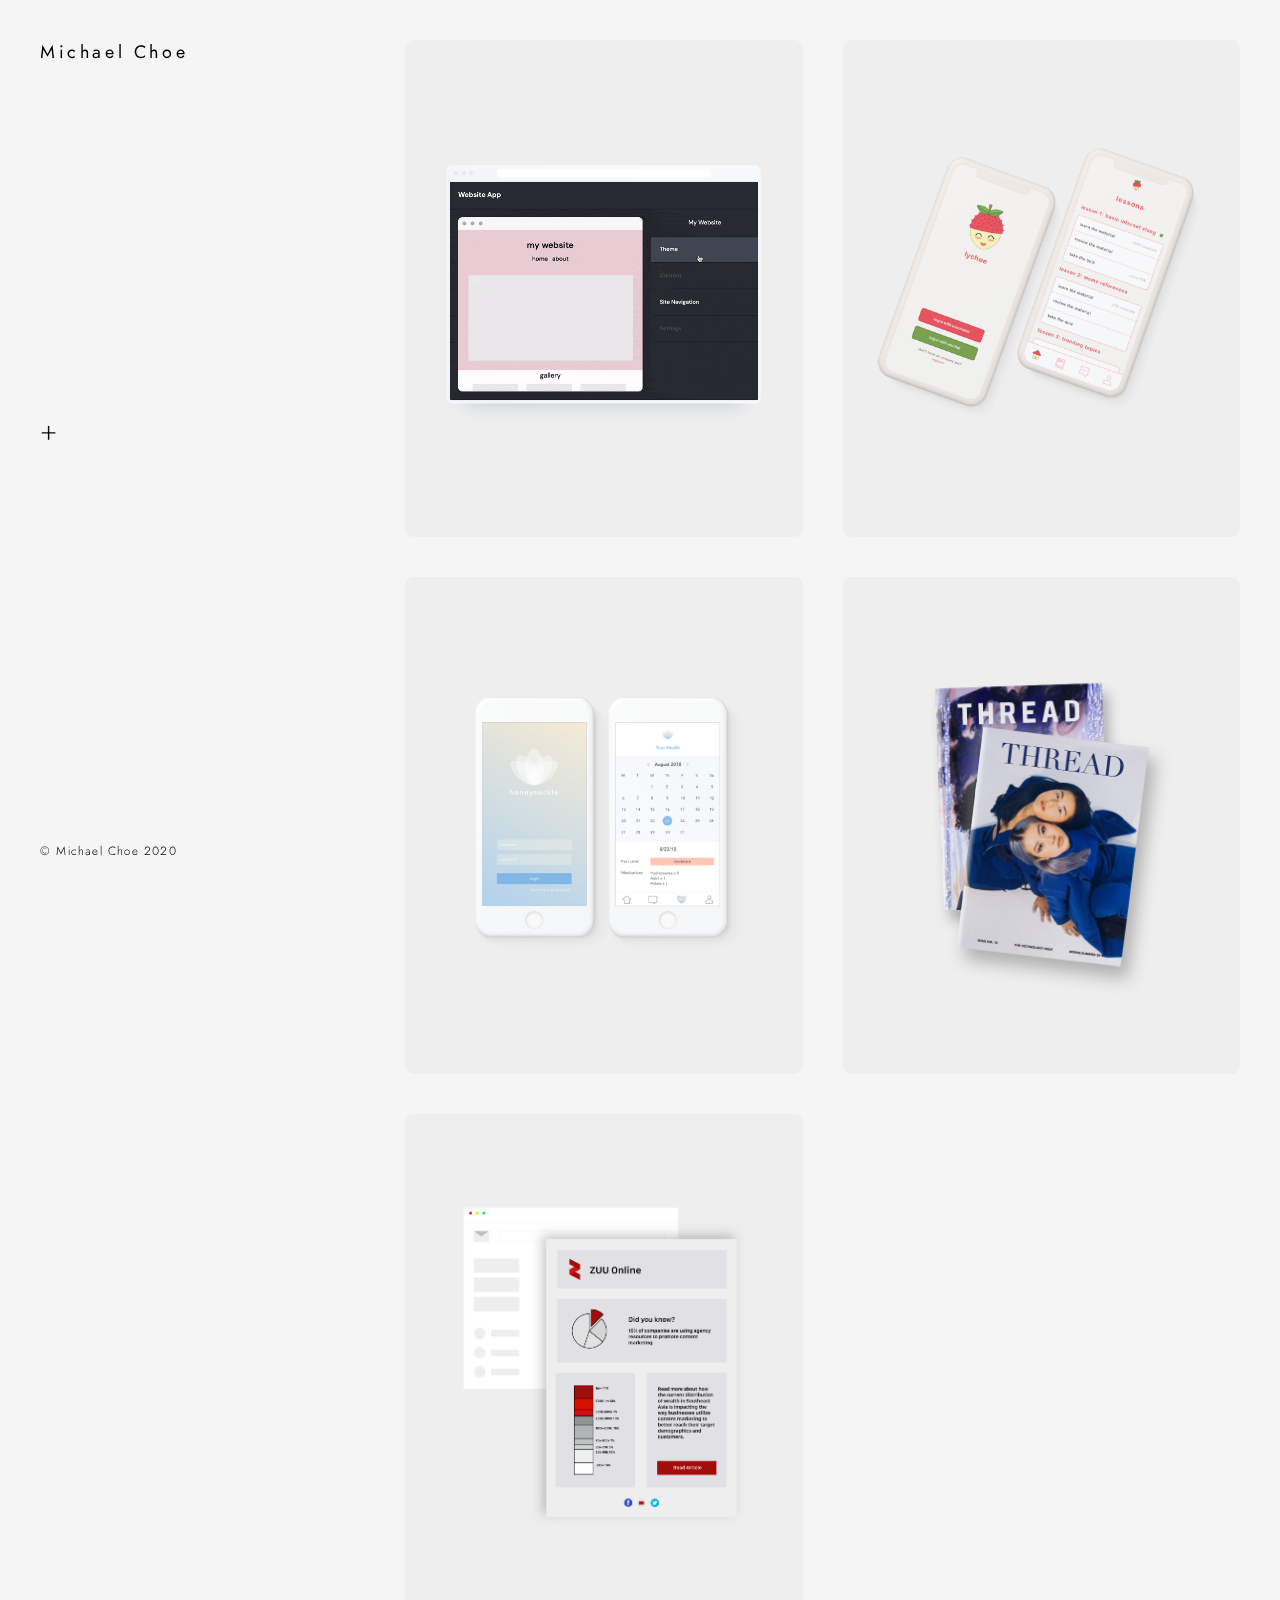
==== index.html @ fe82128f "Merge branch 'master' of https://github.com/michaelchoe/michaelchoe.github.io" ====
<!DOCTYPE html>
<html lang="en" dir="ltr">
  <head>

    <!-- Global site tag (gtag.js) - Google Analytics -->
  <script async src="https://www.googletagmanager.com/gtag/js?id=UA-115447663-1"></script>
  <script>
  window.dataLayer = window.dataLayer || [];
  function gtag(){dataLayer.push(arguments);}
  gtag('js', new Date());

  gtag('config', 'UA-115447663-1');
  </script>

    <meta charset="utf-8">
    <meta name="viewport" content="width=device-width, initial-scale=1">
    <title>Hi I'm Michael</title>
    <link rel="stylesheet" type="text/css" href="style.css">
    <script src="scripts/jquery-3.2.1.min.js" type="text/javascript"></script>
    <script src="scripts/jquery-ui.min.js" type="text/javascript"></script>
    <script src="scripts/animations.js" type="text/javascript"></script>
  </head>
  <body>

    <div class="websitecontainer">

      <div class="mobileheader">
        <div class="header">
          <h1 id="title">Michael Choe</h1>
        </div>

        <div class="menuactivator rotate">
          <p>+</p>
        </div>
      </div>

      <div class="mobilemenucontainer">
        <div class="menu">
          <div class="dropdownbox">
            <a id="dropdown" href="index.html">Projects</a>
            <div class="dropdownmenu">
              <a href="godaddy.html">GoDaddy</a><br>
              <a href="lychee.html">Lychee</a><br>
              <a href="honeysuckle.html">Honeysuckle</a><br>
              <a href="thread.html">Thread</a><br>
              <a href="zuu.html">Zuu</a>
            </div>
          </div>
          <a href="about.html">About</a><br>
          <a href="resume.pdf">Resume</a>
        </div>
      </div>

      <div class="projectblockcontainer">

        <div class="projectblock" id="project1">
          <img src="images/godaddytransparent.png" alt="godaddy">
          <img id="godaddygif" src="images/godaddy.gif" alt="godaddy">

          <a href="godaddy.html">
            <div class="projecthover" id="project1hover">
              <p class="projectnumber">01</p>
              <p class="projectdescription">GoDaddy Internship<br><br>
              Conducted online user testing and coded fully interactive prototype to improve UX of website builder and designed an array of website templates that reached millions of users</p>
            </div>
          </a>

        </div>

        <div class="projectblock" id="project2">
          <img src="images/lycheeblock.png" alt="lychee mockup">
          <a href="lychee.html">
            <div class="projecthover" id="project2hover">
              <p class="projectnumber">02</p>
              <p class="projectdescription">Lychee App Prototype<br><br>
                Application prototype that would help Chinese International students at Cornell University better acclimate to American culture and feel more comfortable talking with American peers</p>
            </div>
          </a>

        </div>

        <div class="projectblock" id="project3">
          <img src="images/honeysuckleblock.png" alt="honeysuckle mockup">
          <a href="honeysuckle.html">
          <div class="projecthover" id="project3hover">
            <p class="projectnumber">03</p>
            <p class="projectdescription">Honeysuckle App Prototype<br><br>
            Presentation and UI Design for an application prototype that would help sickle cell patients </p>
          </div>
          </a>
        </div>

        <div class="projectblock" id="project4">
          <img src="images/threadblock.png" alt="thread magazine">
          <a href="thread.html">
            <div class="projecthover" id="project4hover">

                <p class="projectnumber">04</p>
                <p class="projectdescription">Thread Magazine<br><br>
                Former Art Director of Cornell's leading fashion magazine. Led layout, graphic and photography</p>

            </div>
          </a>

        </div>

        <div class="projectblock" id="project5">
          <img src="images/zuumockup.png" alt="zuu online singapore">
          <a href="zuu.html">
            <div class="projecthover" id="project5hover">
              <p class="projectnumber">05</p>
              <p class="projectdescription">ZUU Online Branding<br><br>
              I spearheaded rebranding and coded an electronic newsletter template for a fintech startup in Singapore </p>
            </div>
          </a>

        </div>

      <p class="footertext">&copy; Michael Choe 2020</p>

      </div>



    </div>

  </body>
</html>
---- style.css ----
@font-face {
  font-family: "Renner";
  src: url("fonts/renner-book.otf") format("TrueType");
}

@font-face {
  font-family: "Renner Light";
  src: url("fonts/renner-light.otf") format("TrueType");
}

* {
  margin:0;
  padding: 0;
  letter-spacing: .1em;
  font-family: "Renner Light", sans-serif;
  line-height: 1.5em;
}

body {
  background-color: #f5f5f5;
}

a {
  color: black;
  text-decoration: none;
}

a:hover, .dropdownmenu a:hover {
  color: blue;
}

.header, .menuactivator, .footer {
  position: fixed;
}

.header {
  top: 40px;
  left: 40px;
}

#title {
  font-size: 18px;
  font-family: "Renner", sans-serif;
  font-weight: normal;
  display: inline-block;
  letter-spacing: .2em;
}

.menuactivator {
  position: fixed;
  top: calc(50% - 39px);
  transform: translateY(-50%);
  margin-left: 40px;
  font-size: 28px;
}

.menuactivator:hover {
  cursor: pointer;
}

.rotate {
  -webkit-transform: rotate(0deg);
  -moz-transform: rotate(0deg);
  -o-transform: rotate(0deg);
  -ms-transform: rotate(0deg);
  transform: rotate(0deg);
  transition-duration: 0.5s;
}

.menu {
  position: fixed;
  top: calc(50% - 2.5em);
  margin-left: 120px;
  font-size: 15px;
  display: none;
}

.menu a {
  line-height: 2.5em;
}

.dropdownmenu {
  display: none;
  color: gray;
}

.dropdownmenu a {
  color: #9e9e9e;
}

.dropdownbox {
  width: auto;
  height: auto;
}

.footertext {
  position: fixed;
  bottom: 40px;
  left: 40px;
  font-size: 12px;
}

#projectcounter {
  font-size: 40px;
  font-family: "Renner", sans-serif;
  font-weight: normal;
  margin-left: 80px;
  display: inline-block;
}

.projectblockcontainer {
  height: calc(100vh - 80px);
  width: calc(100vw - 445px);
  float: right;
  margin-top: 40px;
  margin-right: 40px;
  display: grid;
  grid-template-columns: calc(50% - 20px) calc(50% - 20px);
  grid-gap: 40px;
}

.projectblock {
  width: 100%;
  height: auto;
  position: relative;
  border-radius: 2%;
  background-color: #EEEEEE;
}

.projectblock img {
  position: relative;
  display: block;
  width: 100%;
  height: auto;
  z-index: 2;
  border-radius: 2%;
}

#godaddygif {
  position: absolute;
  top: 28.5%;
  left: 11.25%;
  z-index: 1;
  width: 77.5%;
  height: 44%;
  border-radius: 0%;
}

.aboutblock {
  height: calc(100vh - 80px);
  width: 400px;
  float: right;
  margin-top: 40px;
  margin-bottom: 40px;
  margin-right: 40px;
}

.aboutimageblock {
  margin-top: 40px;
  margin-bottom: 40px;
  margin-right: 40px;
  height: calc(100vh - 80px);
  width: auto;
  float: right;
}

.aboutimageblock img {
  height: calc(100vh - 80px);
  width: auto;
  border-radius: 2%;
}

.abouttitle {
  font-size: 18px;
  margin-bottom: 40px;
  font-family: "Renner", sans-serif;
}

.abouttext {
  max-width: 80%;
  font-size: 15px;
}

.projecthover {
  position: absolute;
  top: 0;
  left: 0;
  width: 100%;
  height: 100%;
  background-color: #eeeeee;
  display: none;
  z-index: 2;
  border-radius: 2%;
}

.projectnumber {
  position: absolute;
  top: 50%;
  transform: translateY(-50%);
  margin-left: 40px;
  font-size: 15px;
  font-family: "Renner", sans-serif;
  font-weight: normal;
}

.projectdescription {
  position: absolute;
  bottom: 40px;
  margin-left: 40px;
  margin-right: 40px;
  font-family: "Renner", sans-serif;
  font-size: 15px;
  font-weight: normal;
}

/*project page*/

.projectcontainer {
  height: calc(100vh - 80px);
  width: calc(100vw - 445px);
  float: right;
  margin-top: 40px;
  margin-right: 40px;
  margin-bottom: 40px;
}

.projectsectiontitle {
  font-size: 18px;
  font-family: "Renner", sans-serif;
  font-weight: normal;
}

.projectimage img {
  height: auto;
  width: 100%;
  border-radius: 2%;
}

.projectimagesmall img {
  height: auto;
  width: 65%;
  display: block;
  margin: 0px auto;
}

.projecttextcontainer {
  width: 65%;
  margin: 0px auto;
}
.projecttext, .projecttextlist {
  font-size: 15px;
}

.projecttextlist {
  width: calc(100% - 3.75em);
  margin: 0px auto;
  list-style-position: outside;
}

.caption {
  margin-top: 10px;
  font-size: 12px;
  text-align: center;
}

.divider {
  width: 100%;
  height: 40px;
}

.widget {
  width: 100%;
  height: calc((100vw - 445px) * (9/16));
  background-color: #eeeeee;
  box-sizing: border-box;
  border: 1px solid transparent;
  border-radius: 2%;
}

@media only screen and (max-width: 1275px) {

  .projectnumber {
    top: 0;
    transform: translateY(0%);
    margin-top: 40px;
  }

}

@media only screen and (max-width: 1050px) {

  .projectnumber {
    top: 50%;
    transform: translateY(-50%);
    margin-top: 0px;
  }

  .projectblockcontainer {
    grid-template-columns: 100%;
  }

  .projecttextcontainer {
    width: 100%;
  }
}

@media only screen and (max-width: 800px) {

  .projectnumber {
    top: 50%;
    transform: translateY(-50%);
    margin-top: 0px;
  }

  .projectblockcontainer {
    width: 90%;
    float: none;
    margin-bottom: calc(100vw * .05);
    margin: 0px auto;
    margin-top: calc((100vw * .20) + 27px);
    grid-gap: calc(100vw * .05);
  }

  .menuactivator {
    position: fixed;
    top: calc(100vw * .05);
    right: calc(100vw * .05);
    transform: translateY(0%);
    margin-left: 0px;
    white-space: nowrap;
  }

  .menuactivator p {
    line-height: 18px;
  }

  .header {
    top: calc(100vw * .05);
    left: calc(100vw * .05);
  }

  #title {
    line-height: 1em;
  }

  .mobileheader {
    position: fixed;
    background-color: #f5f5f5;
    height: calc((100vw * .1) + 18px);
    width: 100%;
    z-index: 5;
    top: 0%;
  }

  .divider {
    height: calc(100vw*.05);
  }

  .widget {
    height: calc(100vw * .90 * (9/16));
  }

  .projectcontainer {
    width: calc(100vw * .9);
    float: none;
    margin: 0px auto;
    margin-top: calc((100vw * .20) + 27px);
  }

  .menu {
    position: relative;
    top: 0%;
    margin-left: 0px;
    font-size: 15px;
    text-align: right;
    margin-right: calc(100vw*.05);
  }

  .mobilemenucontainer {
    position: fixed;
    z-index: 3;
    width: 100%;
    background-color: #eeeeee;
    opacity: 0.8;
    height: auto;
    top: calc((100vw * .1) + 18px);
  }


  .dropdownmenu {
    display: none;
    color: gray;
  }

  .dropdownmenu a {
    color: #9e9e9e;
  }

  .dropdownbox {
    width: auto;
    height: auto;
  }

  .footertext {
    position: static;
    bottom: 0;
    left: 0;
    margin-bottom: calc(100vw*.05);
  }

}
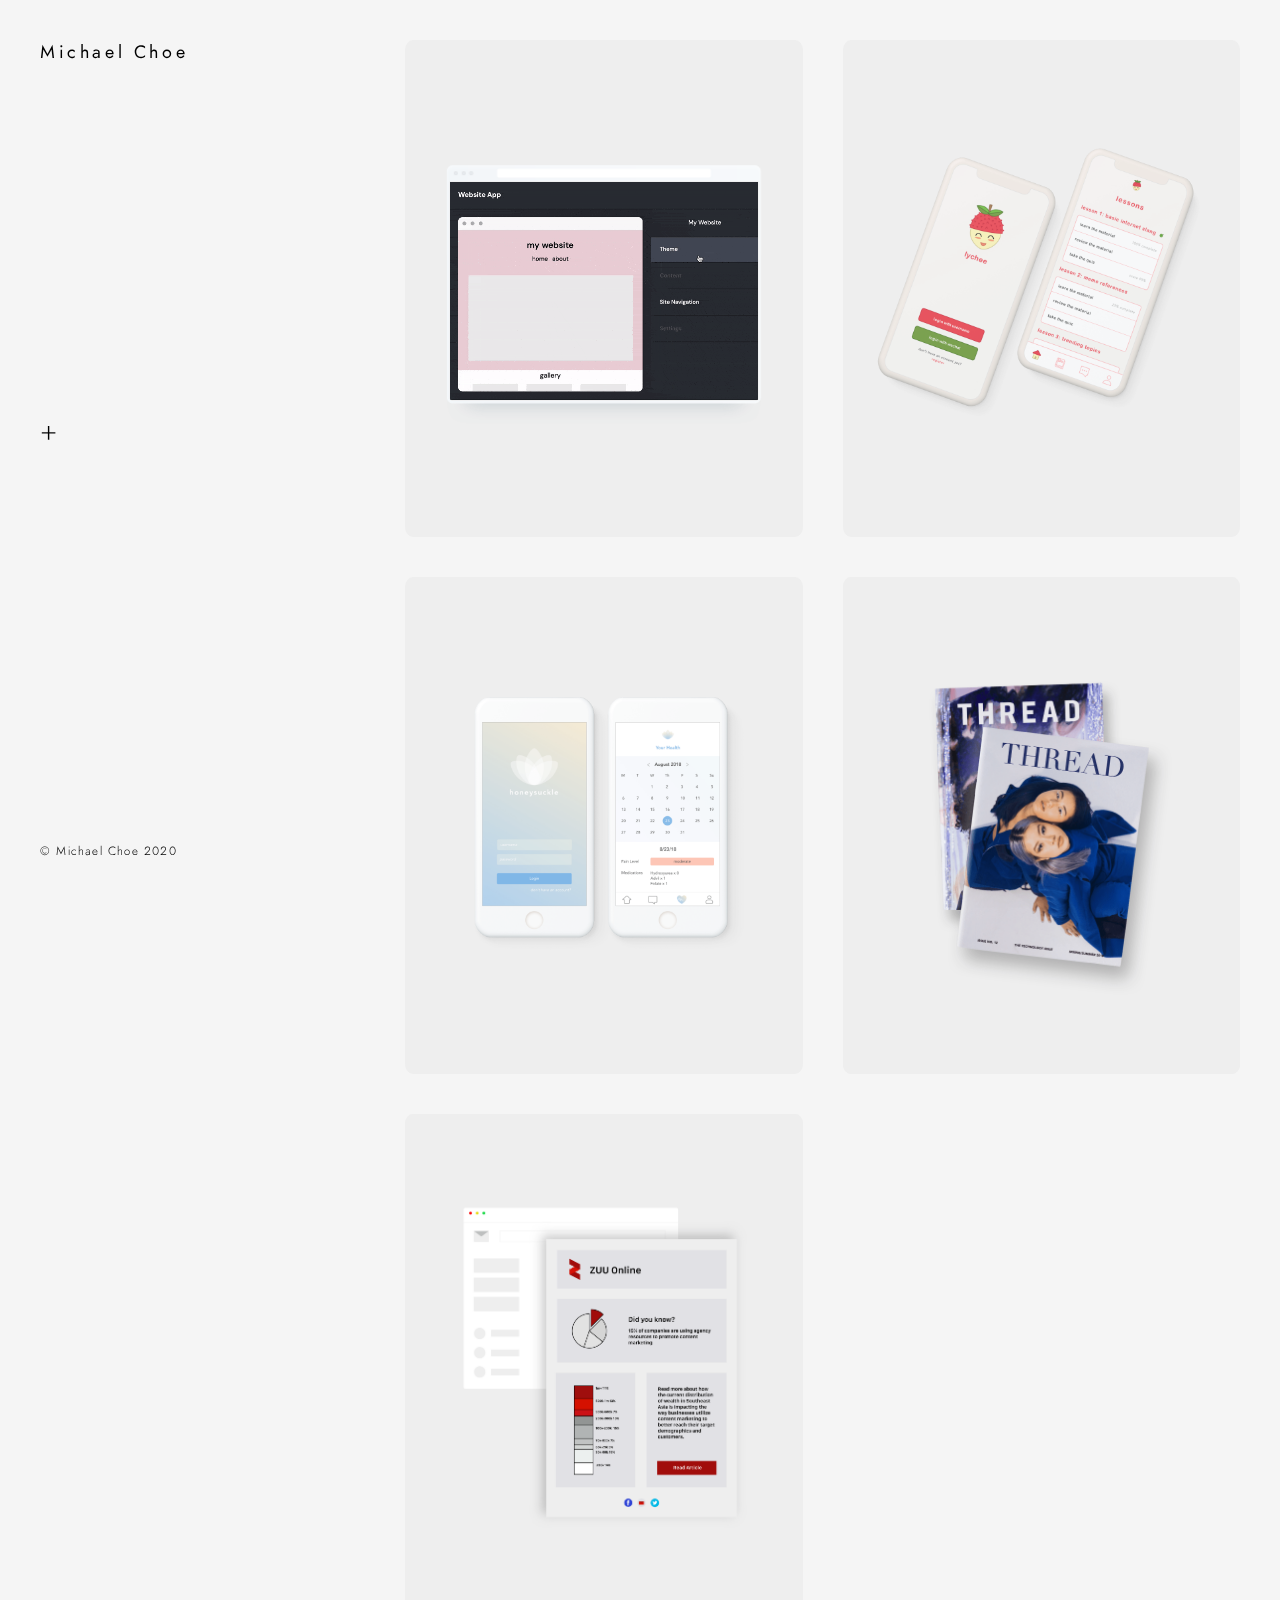
==== commit 7b32c05d: "major update, lychee done" ====
--- a/index.html
+++ b/index.html
@@ -85,7 +85,7 @@
           <div class="projecthover" id="project3hover">
             <p class="projectnumber">03</p>
             <p class="projectdescription">Honeysuckle App Prototype<br><br>
-            Presentation and UI Design for an application prototype that would help sickle cell patients </p>
+            Strategy and UI Design for an application prototype that would help sickle cell patients </p>
           </div>
           </a>
         </div>
--- a/style.css
+++ b/style.css
@@ -327,7 +327,6 @@
     right: calc(100vw * .05);
     transform: translateY(0%);
     margin-left: 0px;
-    white-space: nowrap;
   }
 
   .menuactivator p {
@@ -386,21 +385,6 @@
     top: calc((100vw * .1) + 18px);
   }
 
-
-  .dropdownmenu {
-    display: none;
-    color: gray;
-  }
-
-  .dropdownmenu a {
-    color: #9e9e9e;
-  }
-
-  .dropdownbox {
-    width: auto;
-    height: auto;
-  }
-
   .footertext {
     position: static;
     bottom: 0;
@@ -408,4 +392,24 @@
     margin-bottom: calc(100vw*.05);
   }
 
-}
+  .projectnumber {
+    margin-left: calc(100vw*.05);
+  }
+
+  .projectdescription {
+    bottom: calc(100vw*.05);
+    margin-left: calc(100vw*.05);
+    margin-right: calc(100vw*.05);
+  }
+
+}
+
+@media only screen and (max-width: 400px) {
+
+  .projectnumber {
+    top: 0;
+    transform: translateY(0%);
+    margin-top: calc(100vw*.05);
+  }
+
+}
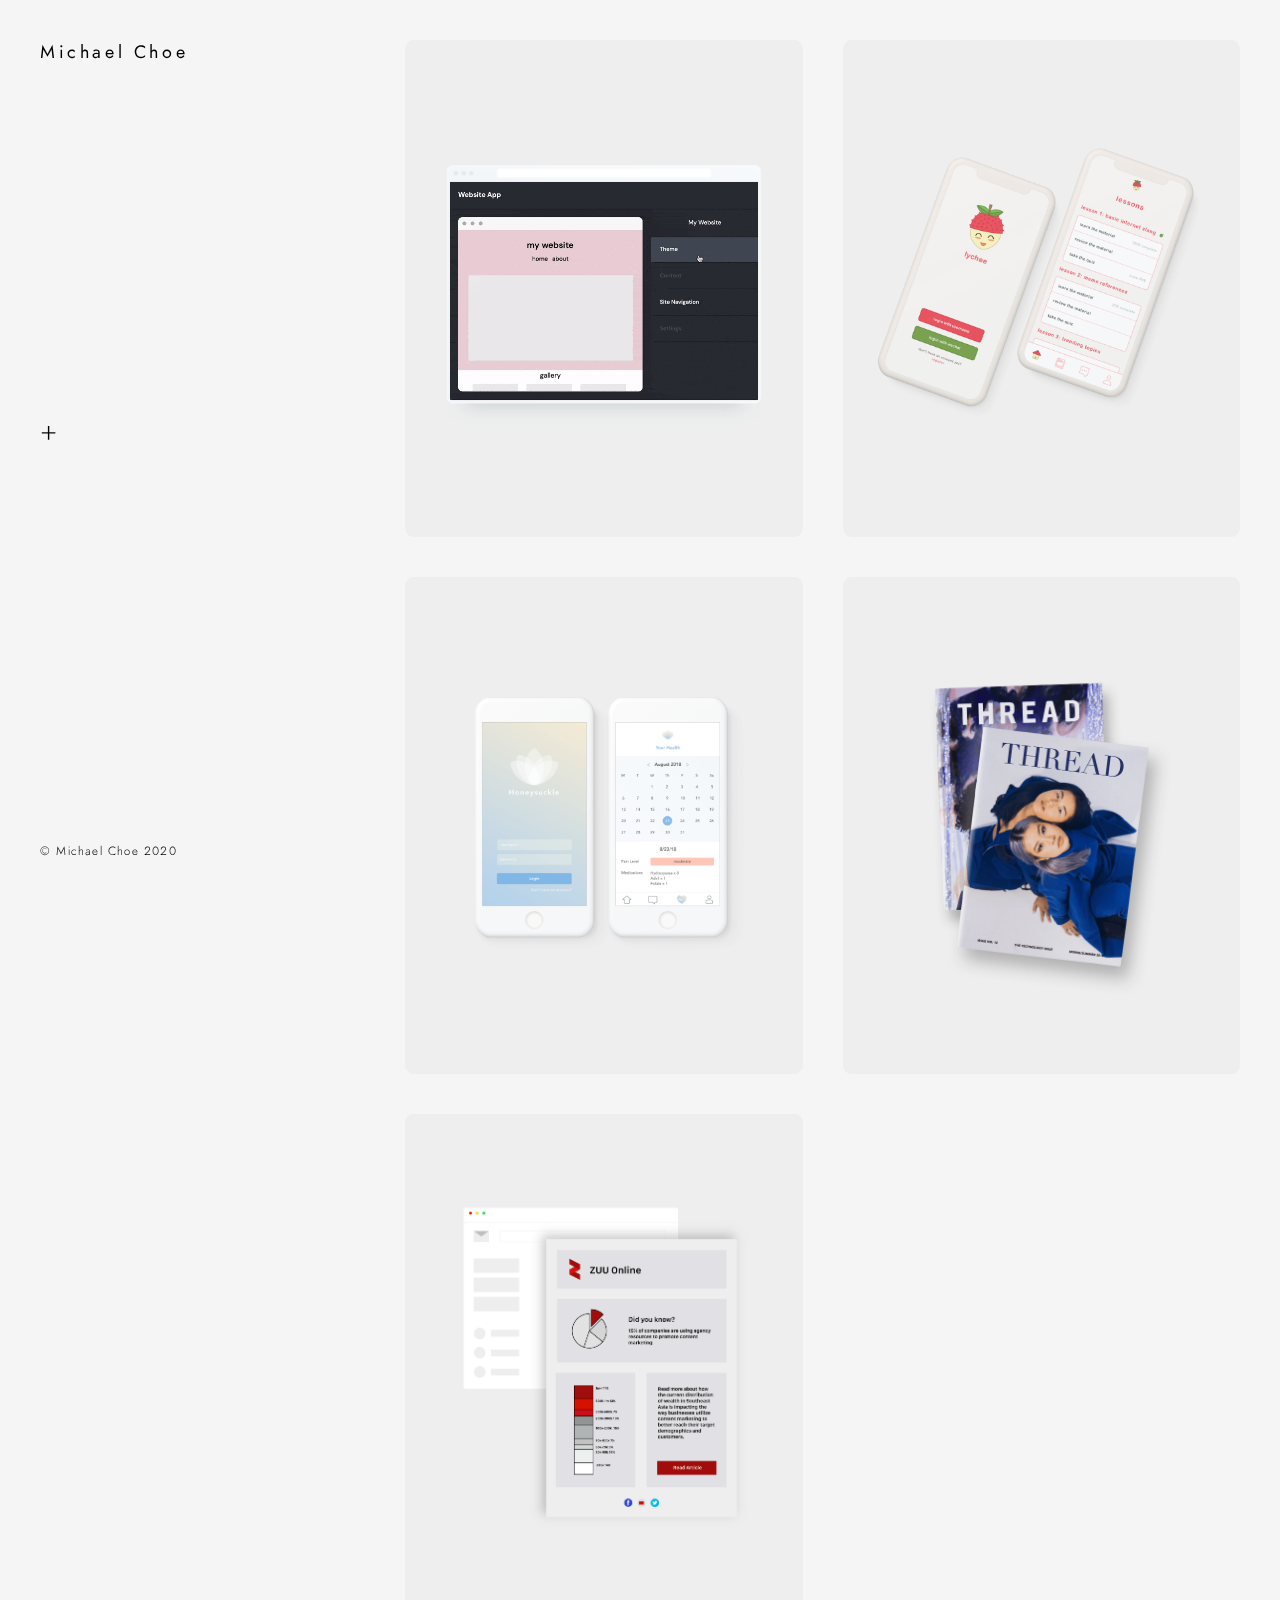
==== commit 2a1b73d1: "added personas, edited about page" ====
--- a/index.html
+++ b/index.html
@@ -26,7 +26,7 @@
 
       <div class="mobileheader">
         <div class="header">
-          <h1 id="title">Michael Choe</h1>
+          <a id="title" href="index.html">Michael Choe</a>
         </div>
 
         <div class="menuactivator rotate">
--- a/style.css
+++ b/style.css
@@ -172,7 +172,6 @@
 
 .abouttitle {
   font-size: 18px;
-  margin-bottom: 40px;
   font-family: "Renner", sans-serif;
 }
 
@@ -230,10 +229,16 @@
   font-weight: normal;
 }
 
+.projectimage {
+  position: relative;
+}
+
 .projectimage img {
+  position: relative;
   height: auto;
   width: 100%;
   border-radius: 2%;
+  z-index: 2;
 }
 
 .projectimagesmall img {
@@ -258,7 +263,7 @@
 }
 
 .caption {
-  margin-top: 10px;
+  margin-top: 15px;
   font-size: 12px;
   text-align: center;
 }
@@ -277,7 +282,32 @@
   border-radius: 2%;
 }
 
-@media only screen and (max-width: 1275px) {
+.intextlink {
+  text-decoration: underline;
+  color: black;
+}
+
+#lycheeprototype {
+  position: absolute;
+  top: 19.25%;
+  left: 39.75%;
+  z-index: 1;
+  width: 20.5%;
+  height: auto;
+  border-radius: 0%;
+}
+
+#honeysuckleprototype {
+  position: absolute;
+  top: 22%;
+  left: 39%;
+  z-index: 1;
+  width: 20.5%;
+  height: auto;
+  border-radius: 0%;
+}
+
+@media only screen and (max-width: 1350px) {
 
   .projectnumber {
     top: 0;
@@ -285,6 +315,40 @@
     margin-top: 40px;
   }
 
+  .aboutcontainer {
+    height: calc(100vh - 80px);
+    width: calc(100vw - 700px);
+    float: right;
+    margin-right: 40px;
+  }
+
+  .aboutblock {
+    height: auto;
+    width: 100%;
+    float: none;
+    margin-top: 40px;
+    margin-bottom: 40px;
+    margin-right: 40px;
+  }
+
+  .aboutimageblock {
+    margin-bottom: 40px;
+    width: 100%;
+    height: auto;
+    float: none;
+  }
+
+  .aboutimageblock img {
+    height: auto;
+    width: 100%;
+    border-radius: 2%;
+  }
+
+  .abouttext {
+    max-width: 100%;
+  }
+
+
 }
 
 @media only screen and (max-width: 1050px) {
@@ -300,6 +364,10 @@
   }
 
   .projecttextcontainer {
+    width: 100%;
+  }
+
+  .projectimagesmall img {
     width: 100%;
   }
 }
@@ -389,7 +457,7 @@
     position: static;
     bottom: 0;
     left: 0;
-    margin-bottom: calc(100vw*.05);
+    padding-bottom: calc(100vw*.05);
   }
 
   .projectnumber {
@@ -402,6 +470,30 @@
     margin-right: calc(100vw*.05);
   }
 
+  .aboutcontainer {
+    height: auto;
+    width: 90%;
+    float: none;
+    margin: 0px auto;
+    margin-top: calc((100vw * .20) + 27px);
+  }
+
+  .aboutimageblock {
+    margin-top: 0;
+    margin-bottom: calc(100vw*.05);
+  }
+
+  .aboutimageblock img {
+    height: auto;
+    width: 100%;
+  }
+
+  .aboutblock {
+    margin-top: 0;
+    margin-bottom: 0;
+    margin-right: 0;
+  }
+
 }
 
 @media only screen and (max-width: 400px) {
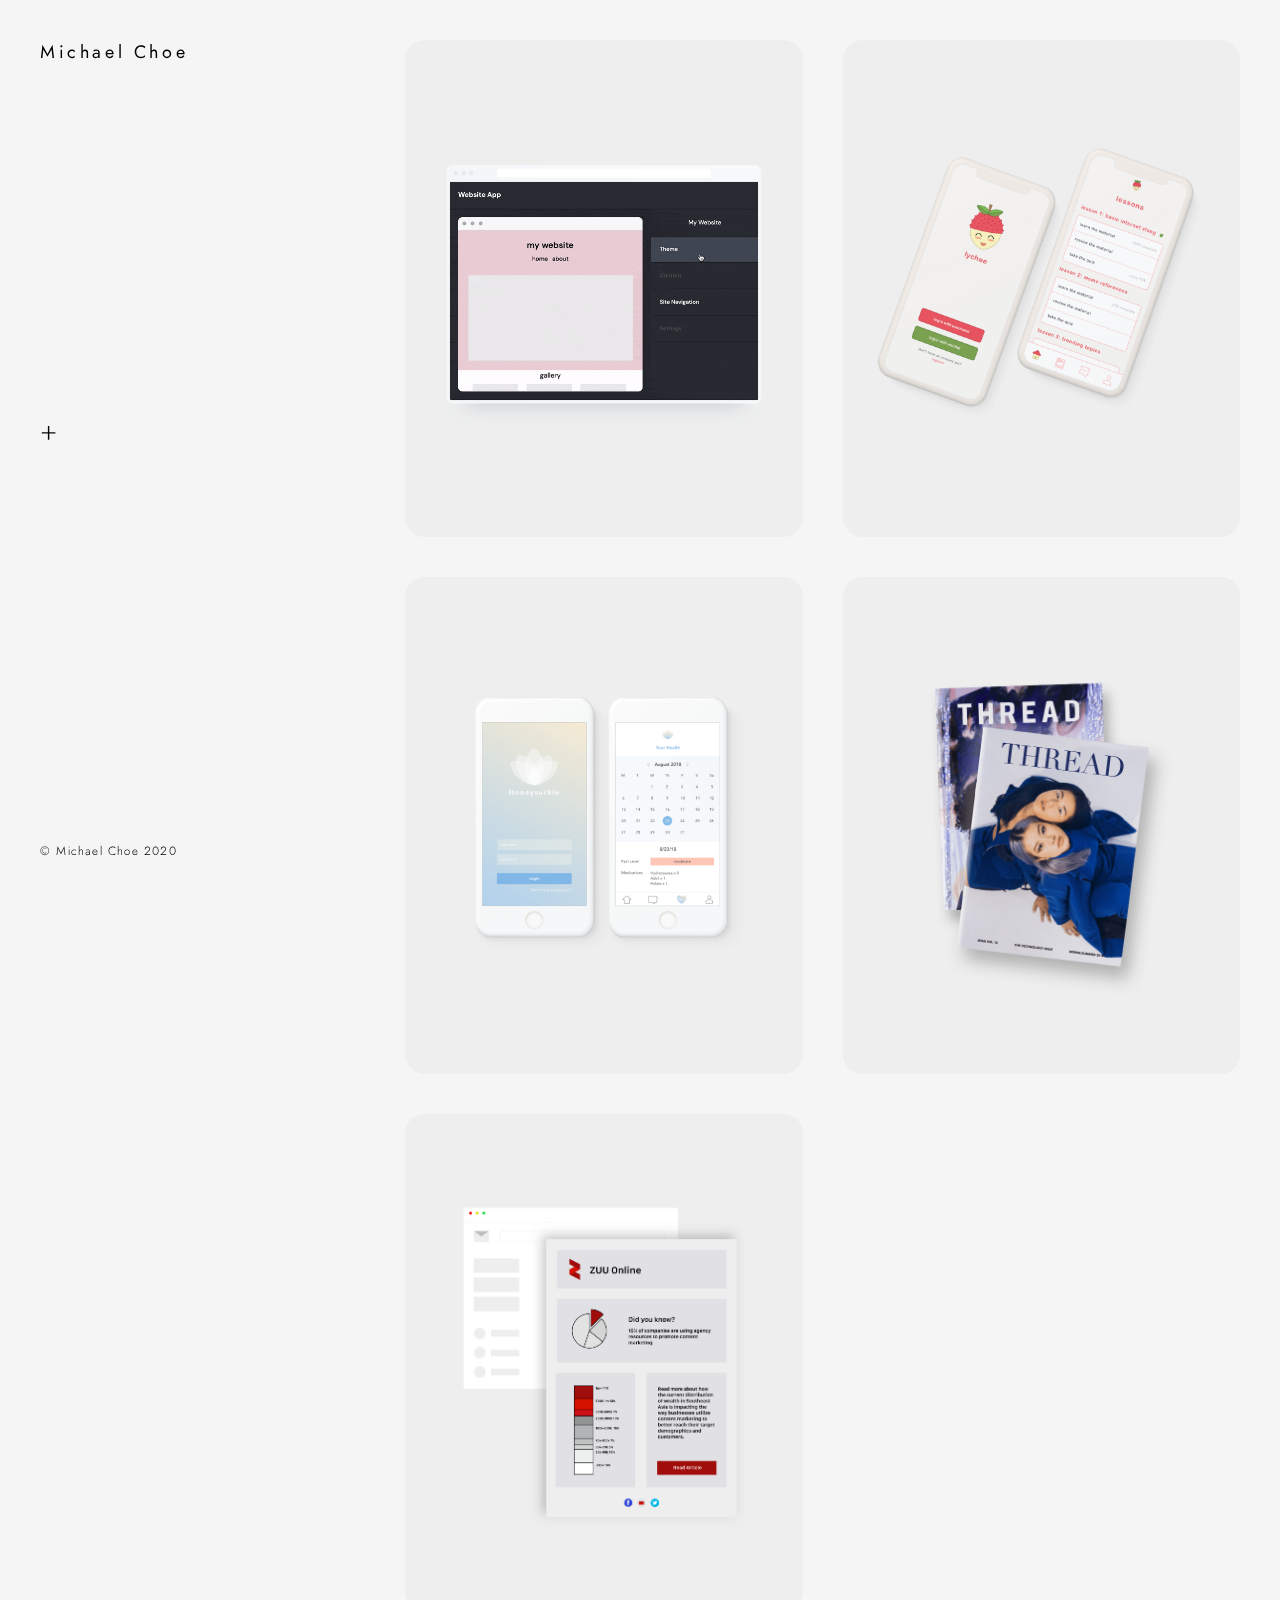
==== commit d8727089: "godaddy and resume update" ====
--- a/index.html
+++ b/index.html
@@ -60,7 +60,7 @@
           <a href="godaddy.html">
             <div class="projecthover" id="project1hover">
               <p class="projectnumber">01</p>
-              <p class="projectdescription">GoDaddy Internship<br><br>
+              <p class="projectdescription">GoDaddy Website Builder Theme Editor Redesign<br><br>
               Conducted online user testing and coded fully interactive prototype to improve UX of website builder and designed an array of website templates that reached millions of users</p>
             </div>
           </a>
--- a/style.css
+++ b/style.css
@@ -123,7 +123,7 @@
   width: 100%;
   height: auto;
   position: relative;
-  border-radius: 2%;
+  border-radius: 20px;
   background-color: #EEEEEE;
 }
 
@@ -133,7 +133,7 @@
   width: 100%;
   height: auto;
   z-index: 2;
-  border-radius: 2%;
+  border-radius: 20px;
 }
 
 #godaddygif {
@@ -143,6 +143,16 @@
   z-index: 1;
   width: 77.5%;
   height: 44%;
+  border-radius: 0%;
+}
+
+#godaddygif2 {
+  position: absolute;
+  top: 25.9%;
+  left: 24%;
+  z-index: 1;
+  width: 52.05%;
+  height: 51.39%;
   border-radius: 0%;
 }
 
@@ -167,7 +177,7 @@
 .aboutimageblock img {
   height: calc(100vh - 80px);
   width: auto;
-  border-radius: 2%;
+  border-radius: 20px;
 }
 
 .abouttitle {
@@ -189,7 +199,7 @@
   background-color: #eeeeee;
   display: none;
   z-index: 2;
-  border-radius: 2%;
+  border-radius: 20px;
 }
 
 .projectnumber {
@@ -237,7 +247,7 @@
   position: relative;
   height: auto;
   width: 100%;
-  border-radius: 2%;
+  border-radius: 20px;
   z-index: 2;
 }
 
@@ -279,7 +289,7 @@
   background-color: #eeeeee;
   box-sizing: border-box;
   border: 1px solid transparent;
-  border-radius: 2%;
+  border-radius: 20px;
 }
 
 .intextlink {
@@ -341,7 +351,7 @@
   .aboutimageblock img {
     height: auto;
     width: 100%;
-    border-radius: 2%;
+    border-radius: 20px;
   }
 
   .abouttext {
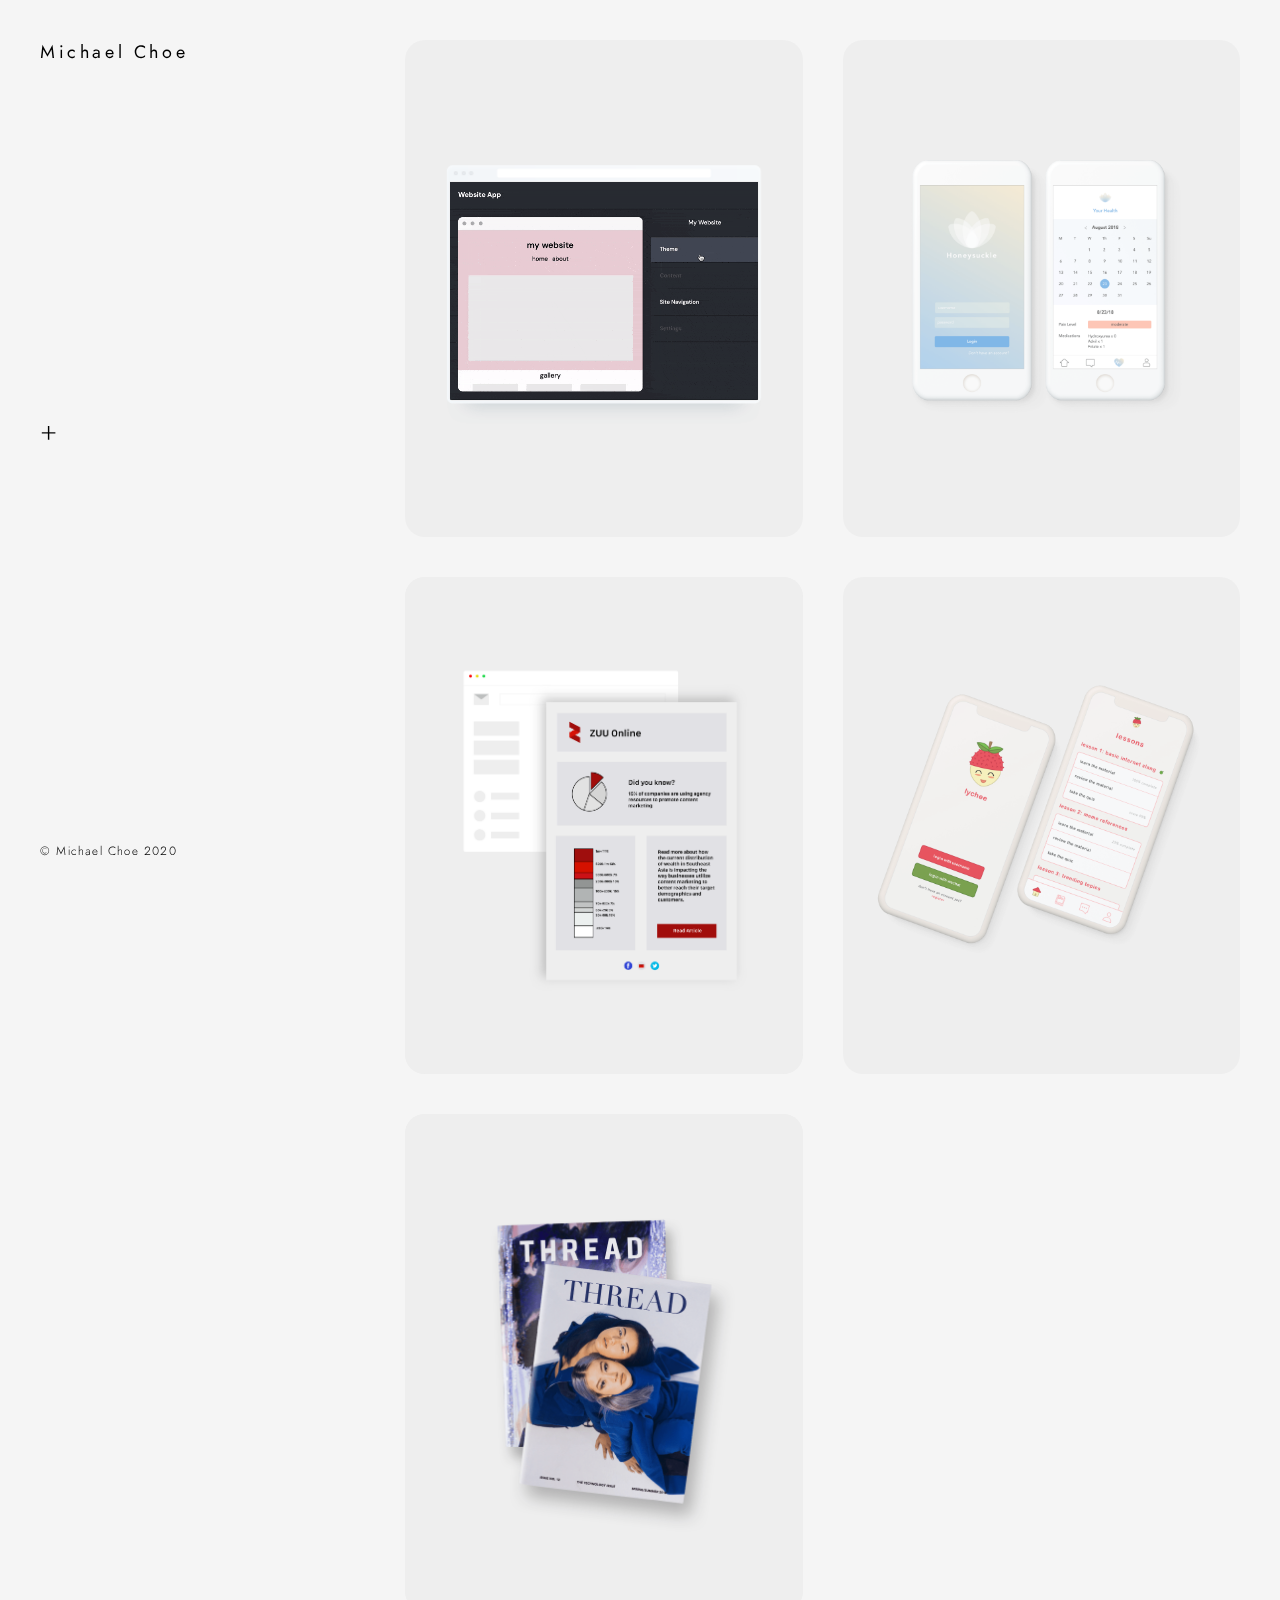
==== commit 0a09dff7: "reorder projects" ====
--- a/index.html
+++ b/index.html
@@ -40,10 +40,10 @@
             <a id="dropdown" href="index.html">Projects</a>
             <div class="dropdownmenu">
               <a href="godaddy.html">GoDaddy</a><br>
+              <a href="honeysuckle.html">Honeysuckle</a><br>
+              <a href="zuu.html">Zuu</a><br>
               <a href="lychee.html">Lychee</a><br>
-              <a href="honeysuckle.html">Honeysuckle</a><br>
-              <a href="thread.html">Thread</a><br>
-              <a href="zuu.html">Zuu</a>
+              <a href="thread.html">Thread</a>
             </div>
           </div>
           <a href="about.html">About</a><br>
@@ -67,11 +67,34 @@
 
         </div>
 
+        <div class="projectblock" id="project3">
+          <img src="images/honeysuckleblock.png" alt="honeysuckle mockup">
+          <a href="honeysuckle.html">
+          <div class="projecthover" id="project3hover">
+            <p class="projectnumber">02</p>
+            <p class="projectdescription">Honeysuckle App Prototype<br><br>
+            Strategy and UI Design for an application prototype that would help sickle cell patients </p>
+          </div>
+          </a>
+        </div>
+
+        <div class="projectblock" id="project5">
+          <img src="images/zuumockup.png" alt="zuu online singapore">
+          <a href="zuu.html">
+            <div class="projecthover" id="project5hover">
+              <p class="projectnumber">03</p>
+              <p class="projectdescription">ZUU Online Branding<br><br>
+              I spearheaded rebranding and coded an electronic newsletter template for a fintech startup in Singapore </p>
+            </div>
+          </a>
+
+        </div>
+
         <div class="projectblock" id="project2">
           <img src="images/lycheeblock.png" alt="lychee mockup">
           <a href="lychee.html">
             <div class="projecthover" id="project2hover">
-              <p class="projectnumber">02</p>
+              <p class="projectnumber">04</p>
               <p class="projectdescription">Lychee App Prototype<br><br>
                 Application prototype that would help Chinese International students at Cornell University better acclimate to American culture and feel more comfortable talking with American peers</p>
             </div>
@@ -79,38 +102,15 @@
 
         </div>
 
-        <div class="projectblock" id="project3">
-          <img src="images/honeysuckleblock.png" alt="honeysuckle mockup">
-          <a href="honeysuckle.html">
-          <div class="projecthover" id="project3hover">
-            <p class="projectnumber">03</p>
-            <p class="projectdescription">Honeysuckle App Prototype<br><br>
-            Strategy and UI Design for an application prototype that would help sickle cell patients </p>
-          </div>
-          </a>
-        </div>
-
         <div class="projectblock" id="project4">
           <img src="images/threadblock.png" alt="thread magazine">
           <a href="thread.html">
             <div class="projecthover" id="project4hover">
 
-                <p class="projectnumber">04</p>
+                <p class="projectnumber">05</p>
                 <p class="projectdescription">Thread Magazine<br><br>
                 Former Art Director of Cornell's leading fashion magazine. Led layout, graphic and photography</p>
 
-            </div>
-          </a>
-
-        </div>
-
-        <div class="projectblock" id="project5">
-          <img src="images/zuumockup.png" alt="zuu online singapore">
-          <a href="zuu.html">
-            <div class="projecthover" id="project5hover">
-              <p class="projectnumber">05</p>
-              <p class="projectdescription">ZUU Online Branding<br><br>
-              I spearheaded rebranding and coded an electronic newsletter template for a fintech startup in Singapore </p>
             </div>
           </a>
 
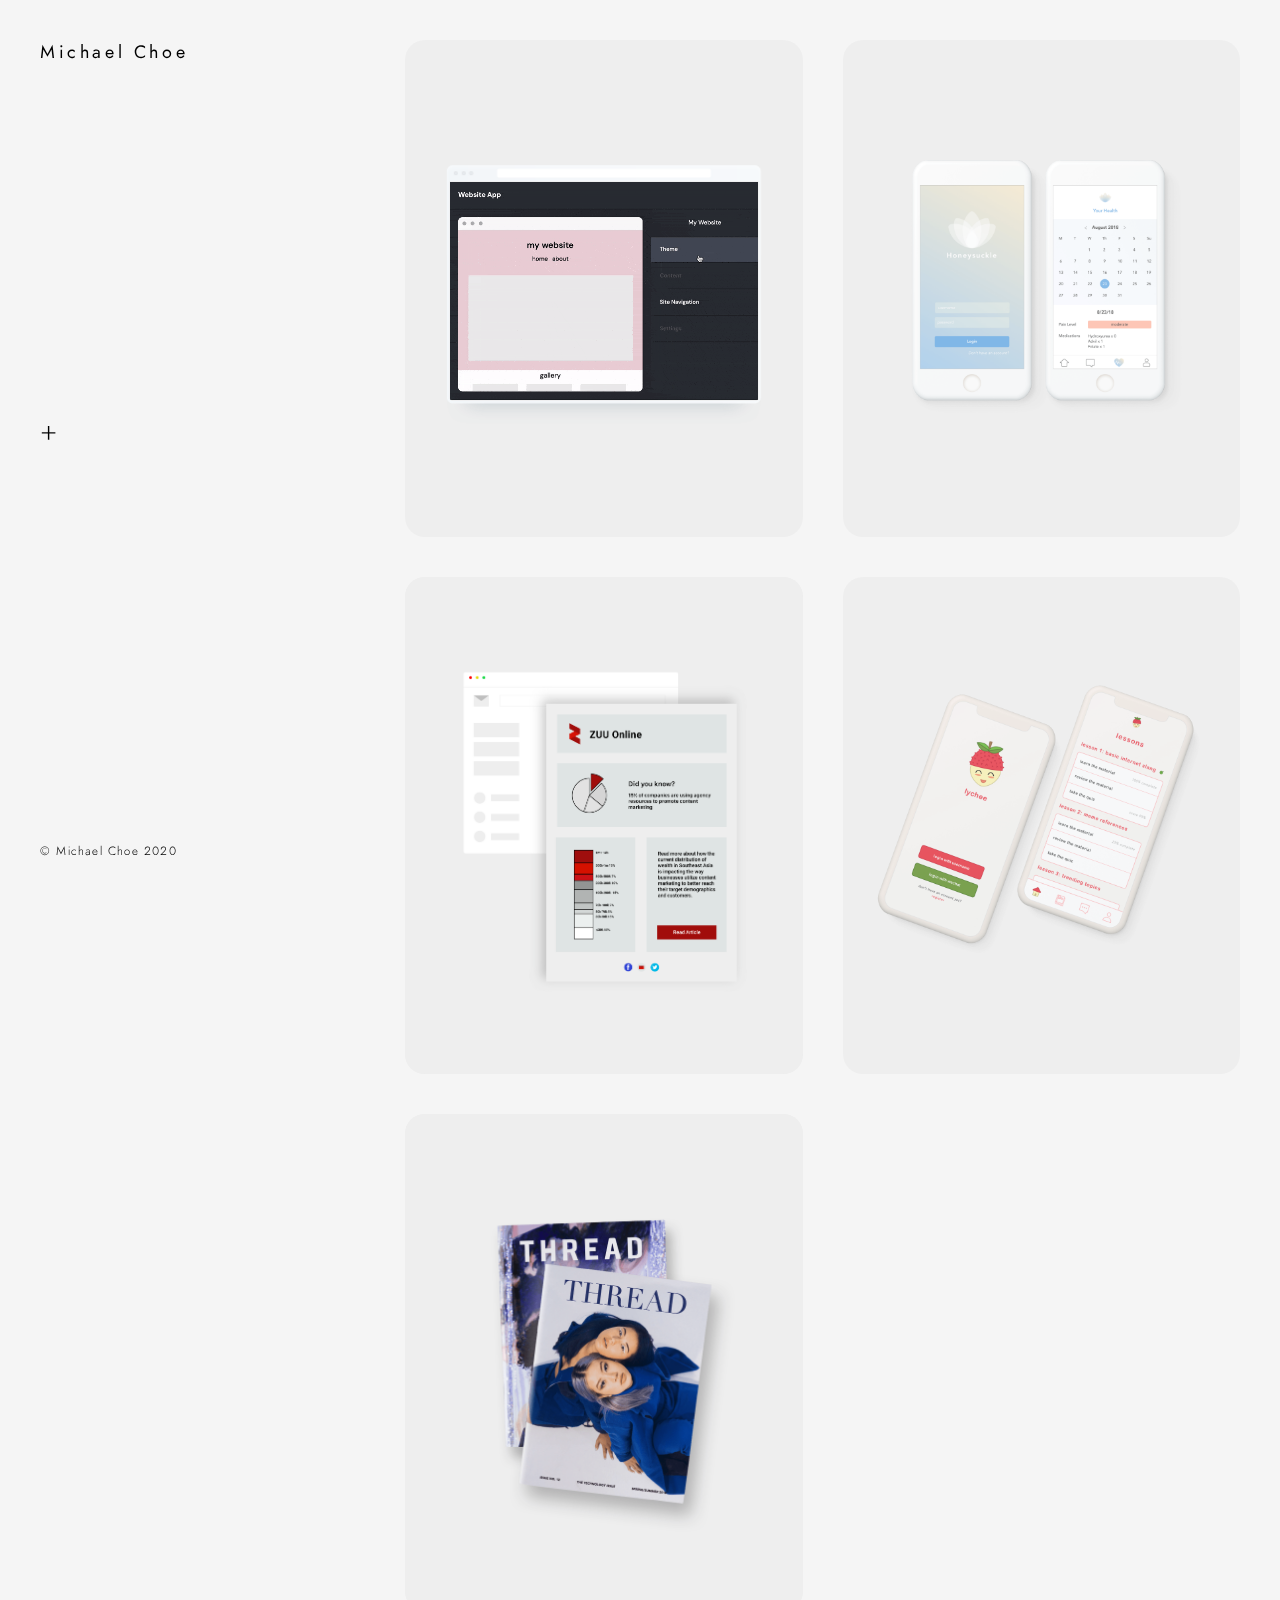
==== commit a6bb0c41: "zuu changes" ====
--- a/index.html
+++ b/index.html
@@ -109,7 +109,7 @@
 
                 <p class="projectnumber">05</p>
                 <p class="projectdescription">Thread Magazine<br><br>
-                Former Art Director of Cornell's leading fashion magazine. Led layout, graphic and photography</p>
+                Former Art Director of Cornell's leading fashion magazine. Led layout, graphic, typography and photo editing</p>
 
             </div>
           </a>
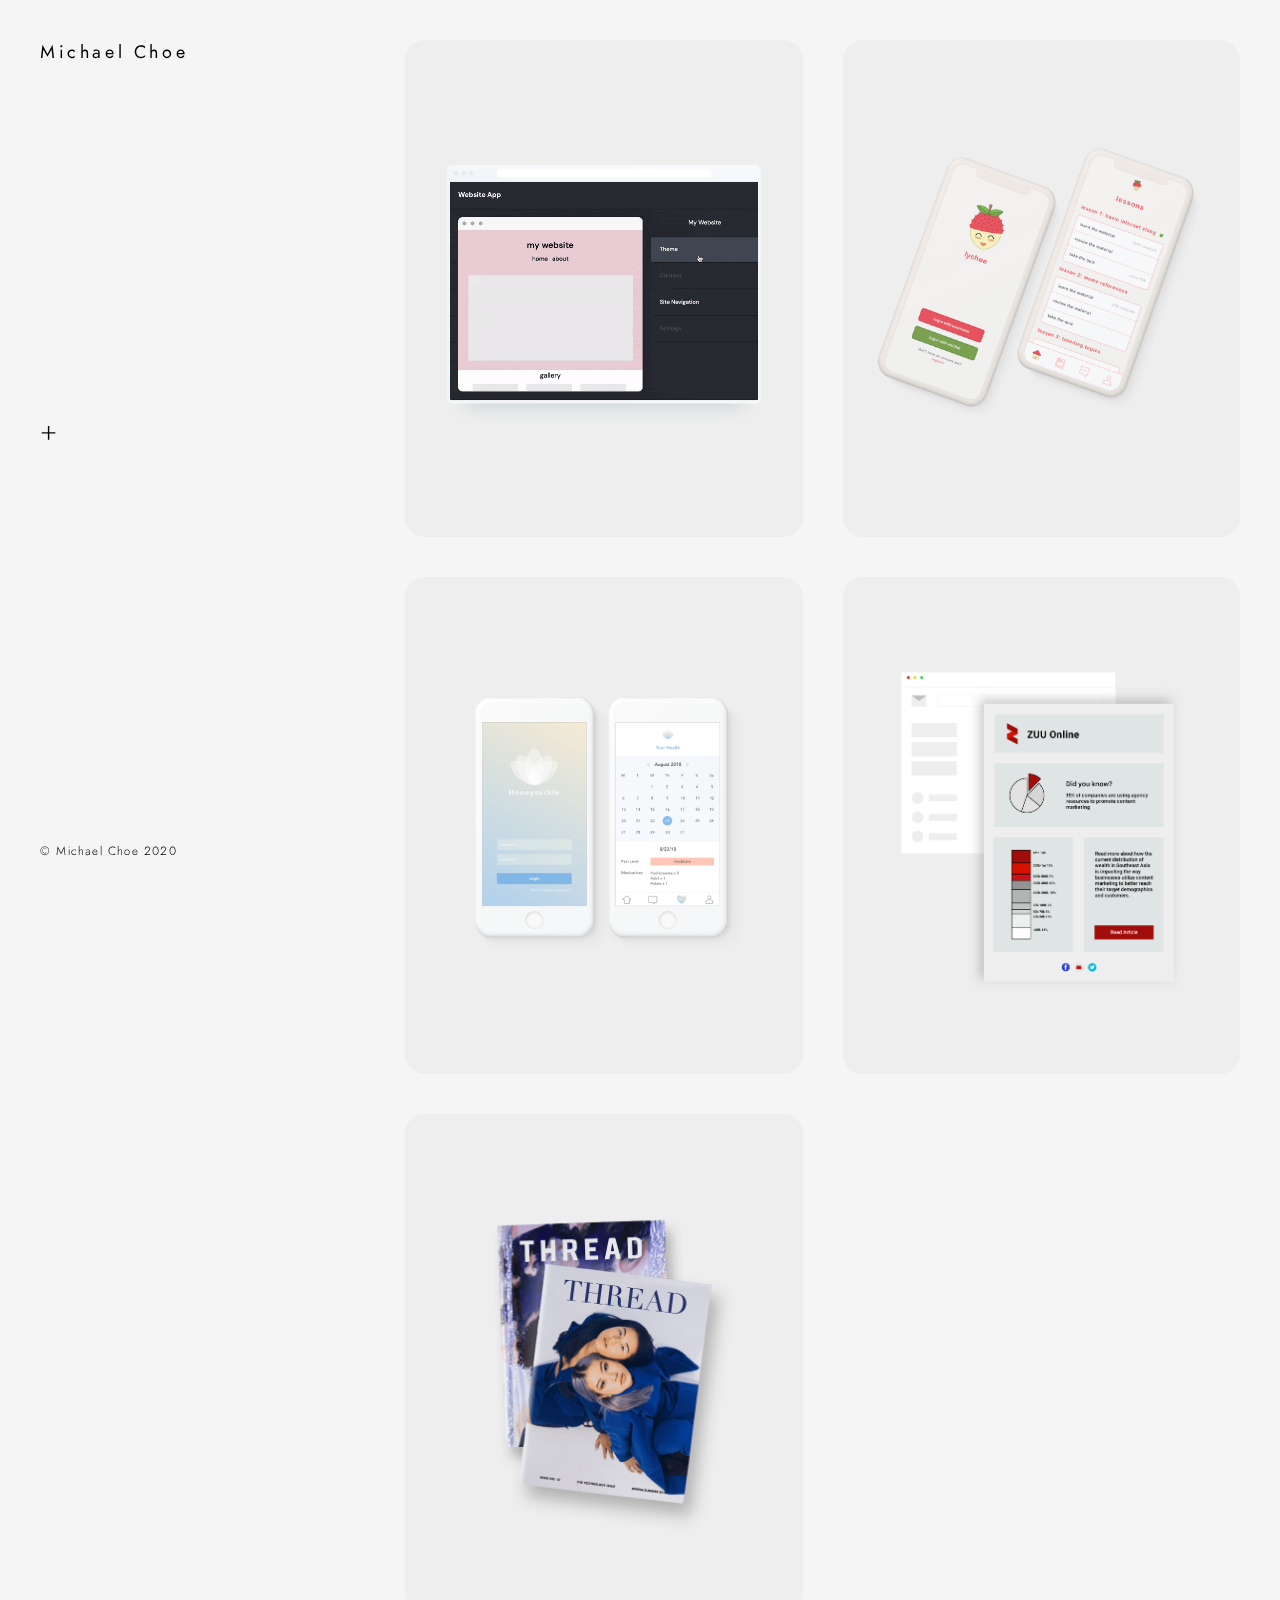
==== commit 828a2ab9: "order change" ====
--- a/index.html
+++ b/index.html
@@ -40,9 +40,9 @@
             <a id="dropdown" href="index.html">Projects</a>
             <div class="dropdownmenu">
               <a href="godaddy.html">GoDaddy</a><br>
+              <a href="lychee.html">Lychee</a><br>
               <a href="honeysuckle.html">Honeysuckle</a><br>
               <a href="zuu.html">Zuu</a><br>
-              <a href="lychee.html">Lychee</a><br>
               <a href="thread.html">Thread</a>
             </div>
           </div>
@@ -60,8 +60,20 @@
           <a href="godaddy.html">
             <div class="projecthover" id="project1hover">
               <p class="projectnumber">01</p>
-              <p class="projectdescription">GoDaddy Website Builder Theme Editor Redesign<br><br>
-              Conducted online user testing and coded fully interactive prototype to improve UX of website builder and designed an array of website templates that reached millions of users</p>
+              <p class="projectdescription">GoDaddy Website Builder Redesign<br><br>
+              UX + Visual Design <br><br>Conducted online user testing and coded interactive prototype to improve UX of website builder and designed an array of website templates that reached millions of users</p>
+            </div>
+          </a>
+
+        </div>
+
+        <div class="projectblock" id="project2">
+          <img src="images/lycheeblock.png" alt="lychee mockup">
+          <a href="lychee.html">
+            <div class="projecthover" id="project2hover">
+              <p class="projectnumber">02</p>
+              <p class="projectdescription">Lychee App Prototype<br><br>UX + UI Design<br><br>
+                Application prototype that would help Chinese International students at Cornell University feel more comfortable talking with American peers</p>
             </div>
           </a>
 
@@ -71,9 +83,9 @@
           <img src="images/honeysuckleblock.png" alt="honeysuckle mockup">
           <a href="honeysuckle.html">
           <div class="projecthover" id="project3hover">
-            <p class="projectnumber">02</p>
+            <p class="projectnumber">03</p>
             <p class="projectdescription">Honeysuckle App Prototype<br><br>
-            Strategy and UI Design for an application prototype that would help sickle cell patients </p>
+            Strategic + UI Design<br><br>Mobile application prototype that would give sickle cell patients community, support and better healthcare access   </p>
           </div>
           </a>
         </div>
@@ -82,21 +94,9 @@
           <img src="images/zuumockup.png" alt="zuu online singapore">
           <a href="zuu.html">
             <div class="projecthover" id="project5hover">
-              <p class="projectnumber">03</p>
+              <p class="projectnumber">04</p>
               <p class="projectdescription">ZUU Online Branding<br><br>
-              I spearheaded rebranding and coded an electronic newsletter template for a fintech startup in Singapore </p>
-            </div>
-          </a>
-
-        </div>
-
-        <div class="projectblock" id="project2">
-          <img src="images/lycheeblock.png" alt="lychee mockup">
-          <a href="lychee.html">
-            <div class="projecthover" id="project2hover">
-              <p class="projectnumber">04</p>
-              <p class="projectdescription">Lychee App Prototype<br><br>
-                Application prototype that would help Chinese International students at Cornell University better acclimate to American culture and feel more comfortable talking with American peers</p>
+              Brand Design<br><br>I spearheaded rebranding and coded an electronic newsletter template for a fintech startup in Singapore </p>
             </div>
           </a>
 
@@ -108,7 +108,7 @@
             <div class="projecthover" id="project4hover">
 
                 <p class="projectnumber">05</p>
-                <p class="projectdescription">Thread Magazine<br><br>
+                <p class="projectdescription">Thread Magazine<br><br>Visual Design<br><br>
                 Former Art Director of Cornell's leading fashion magazine. Led layout, graphic, typography and photo editing</p>
 
             </div>
